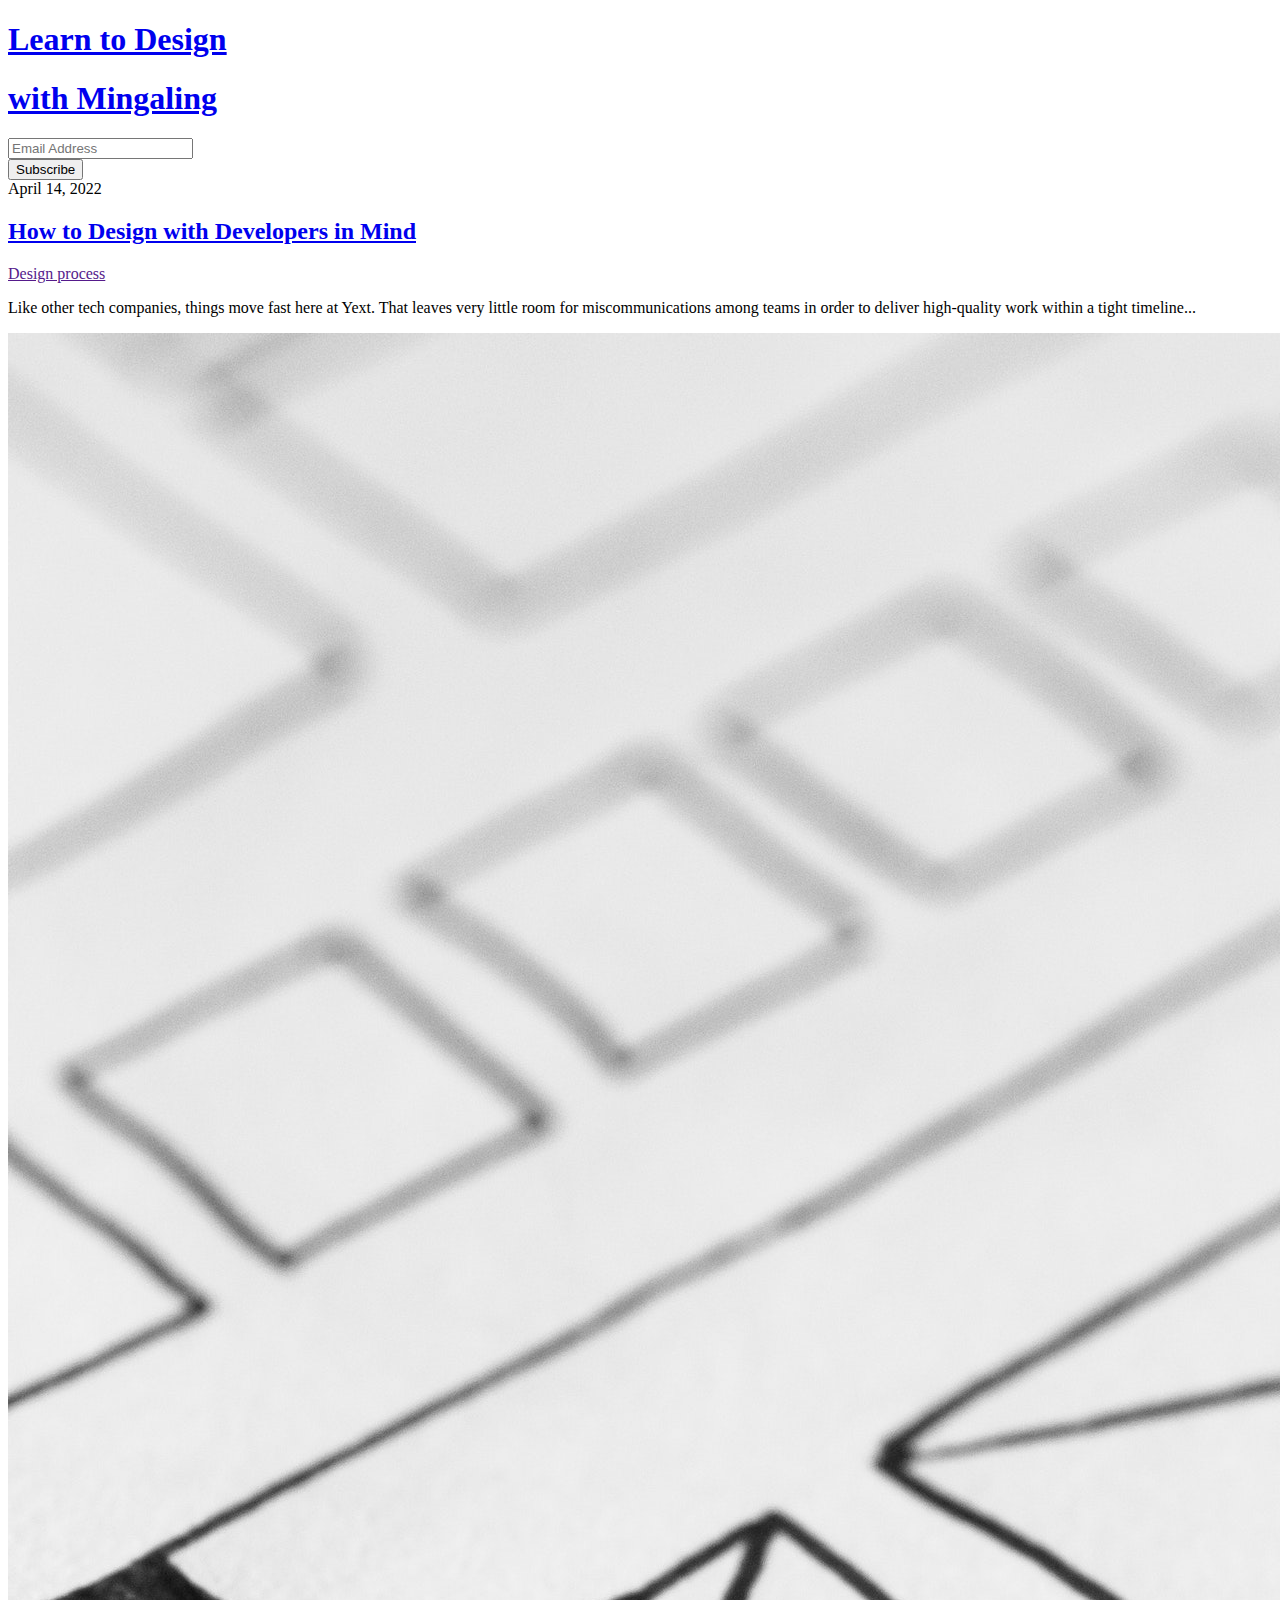
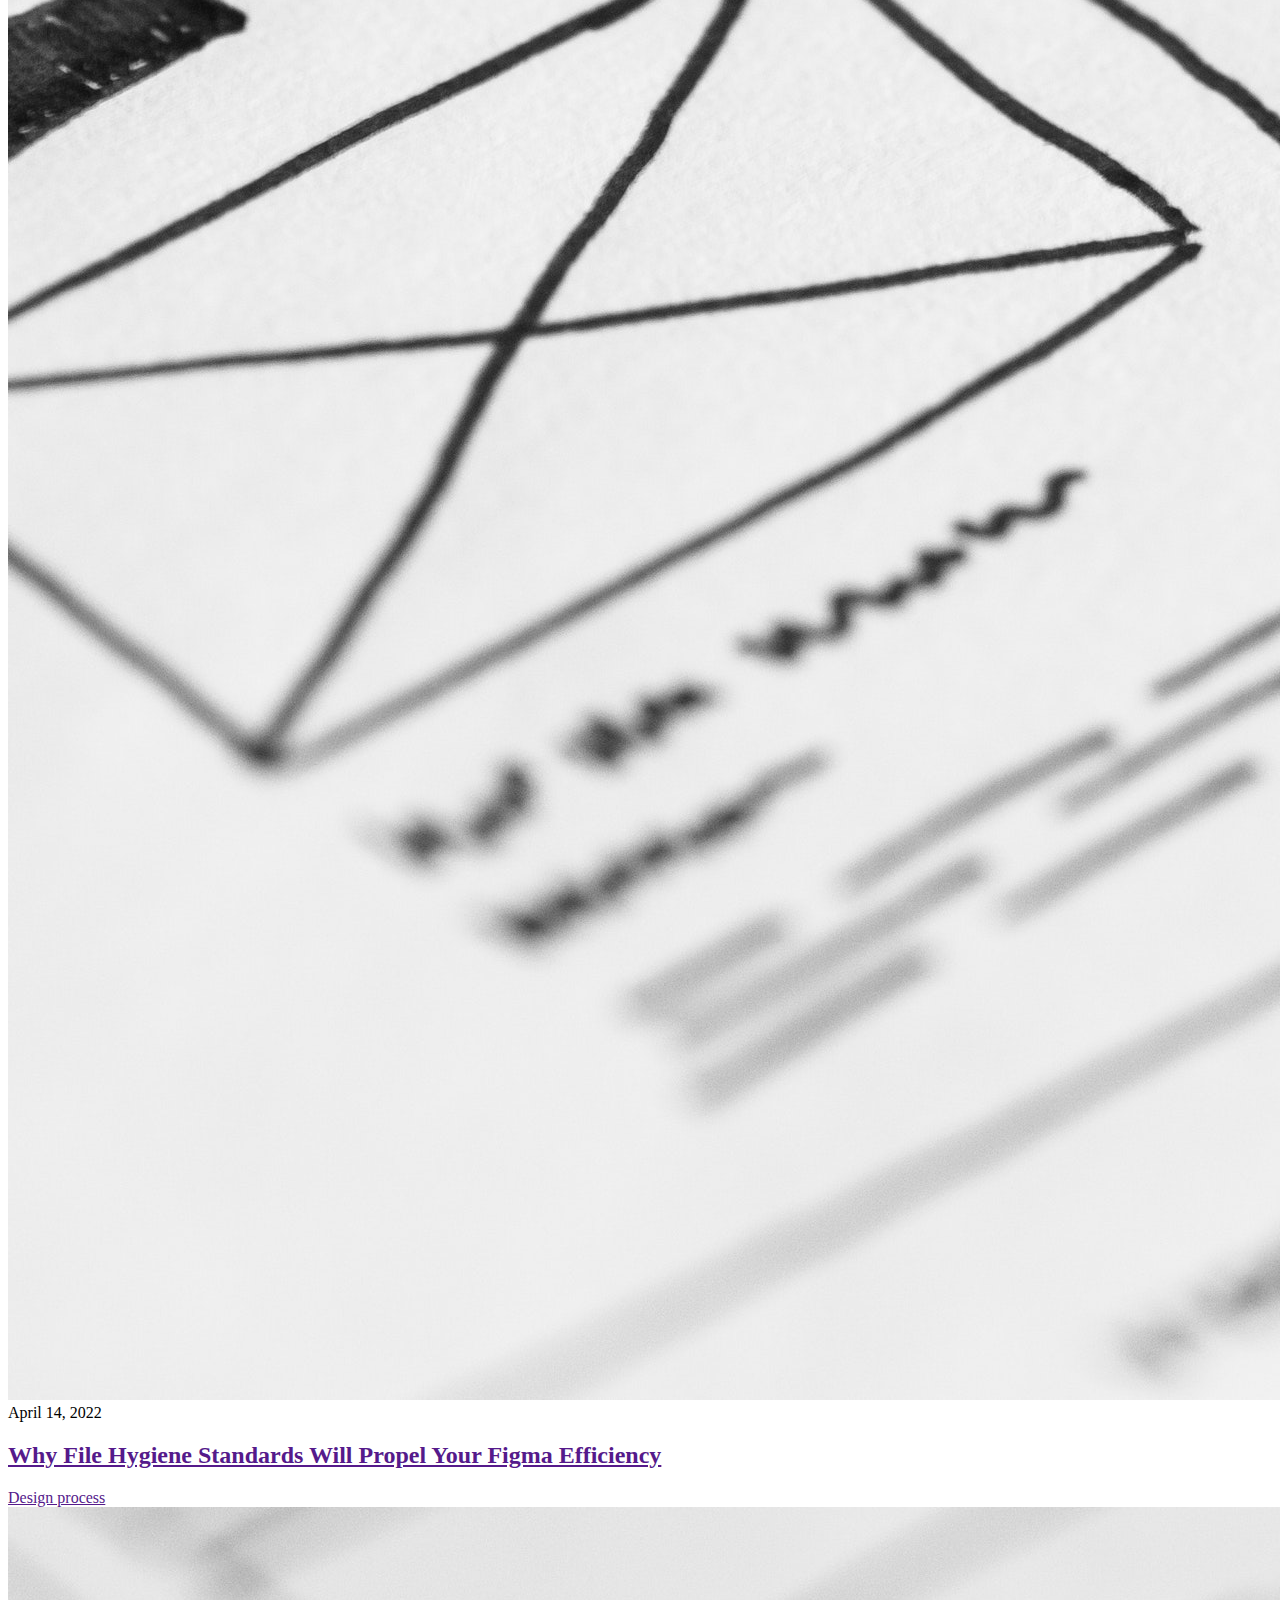
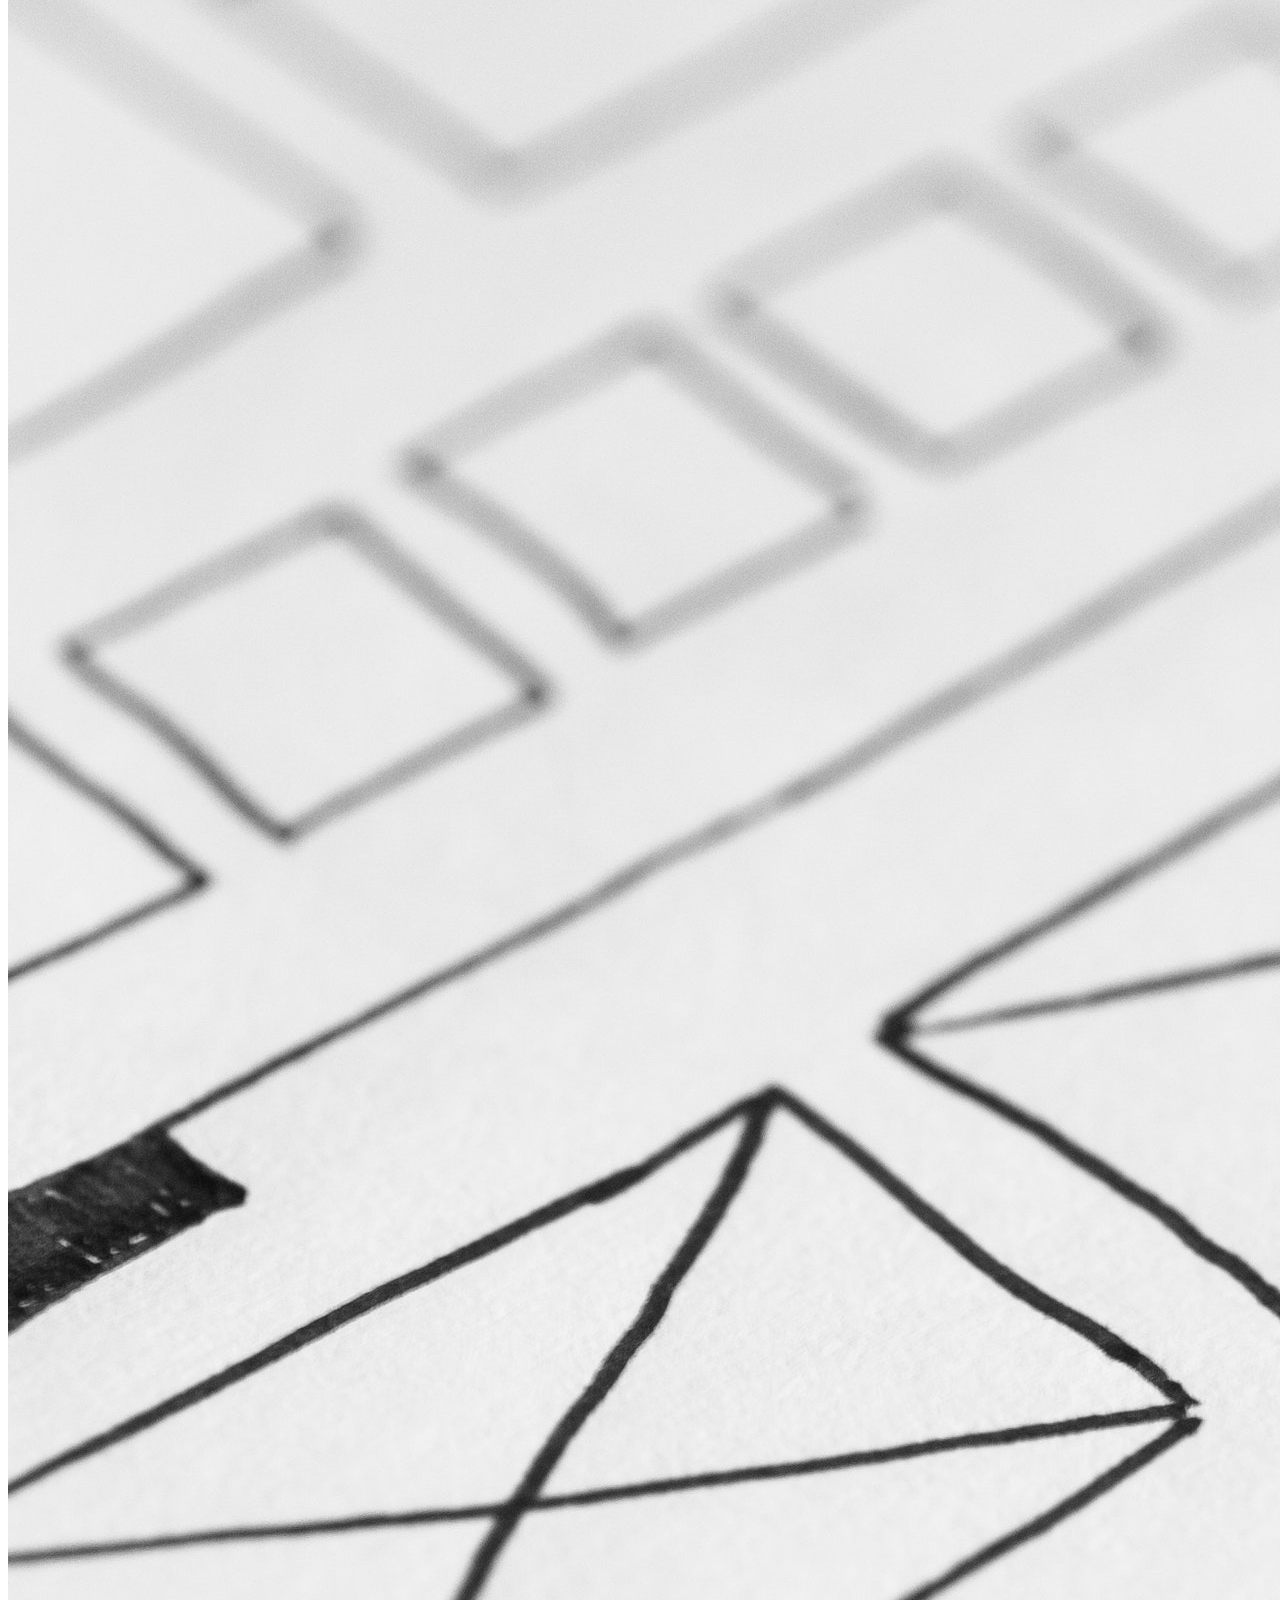
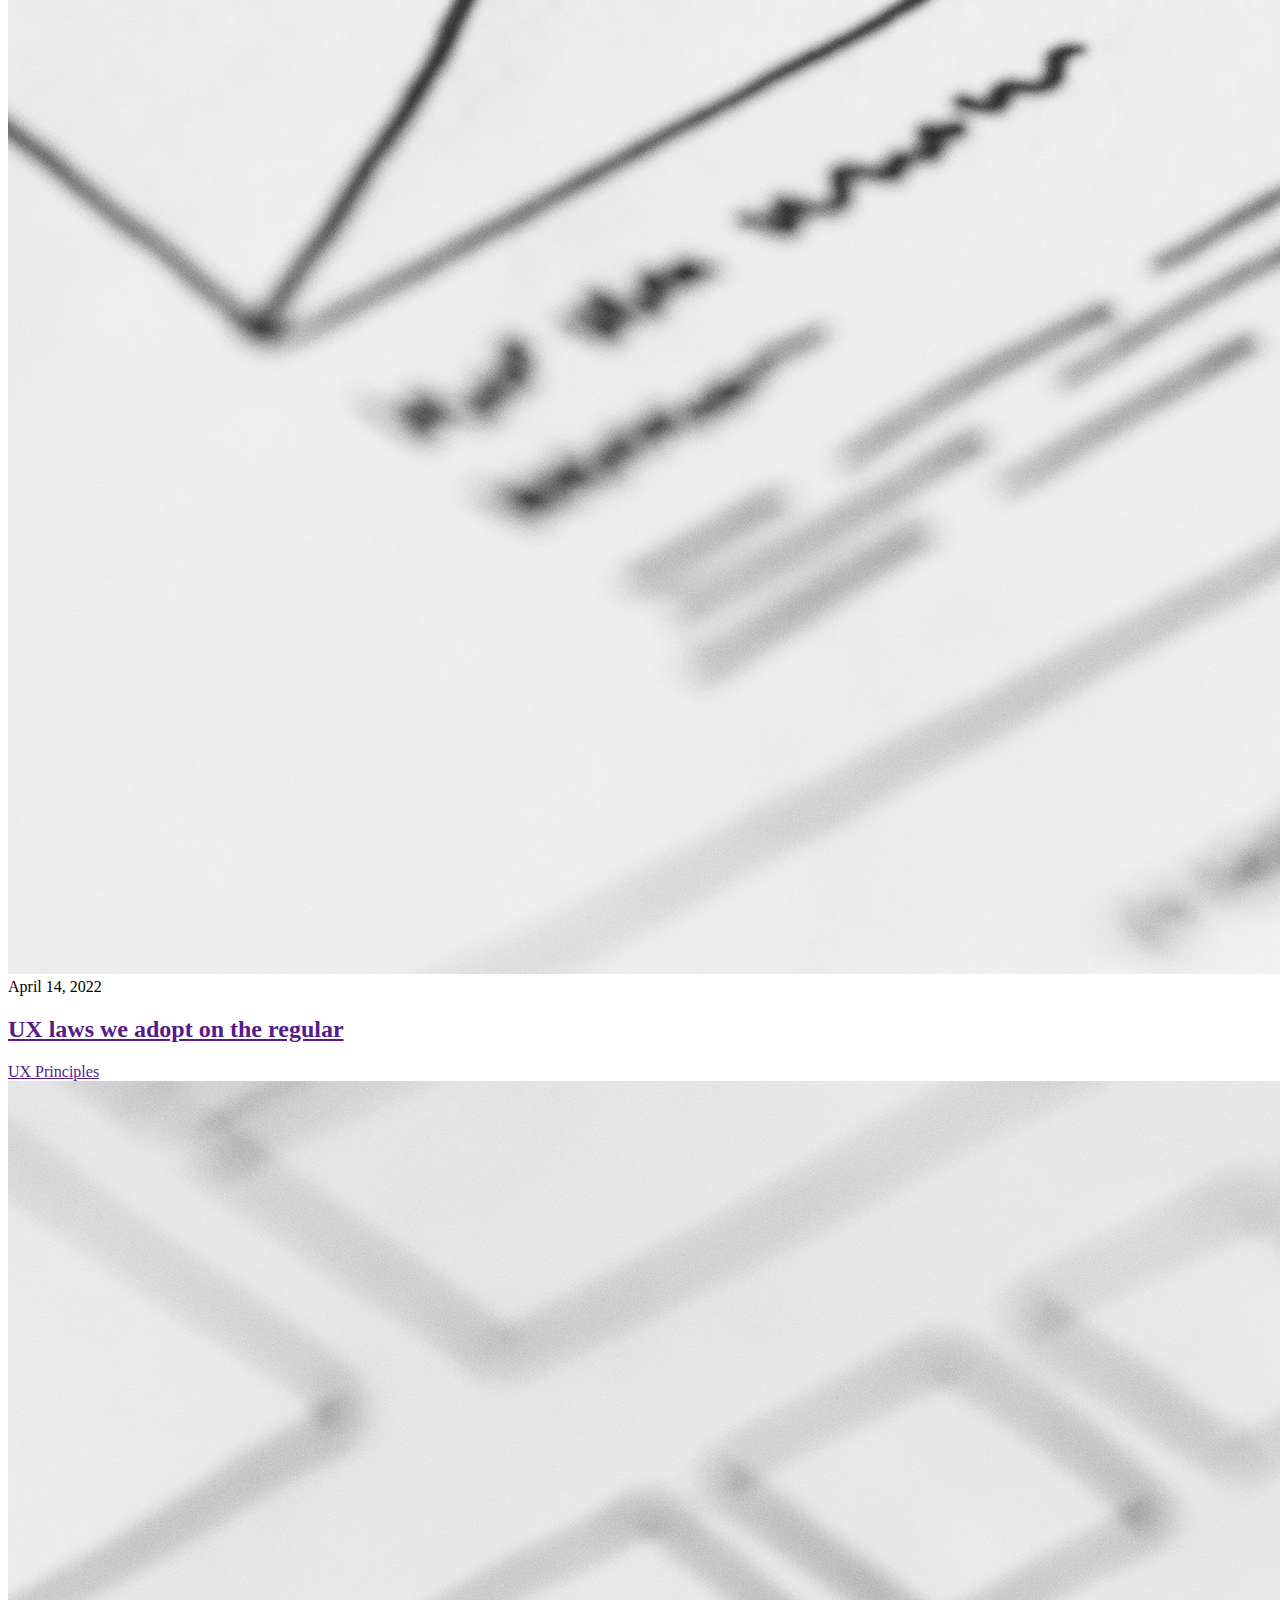
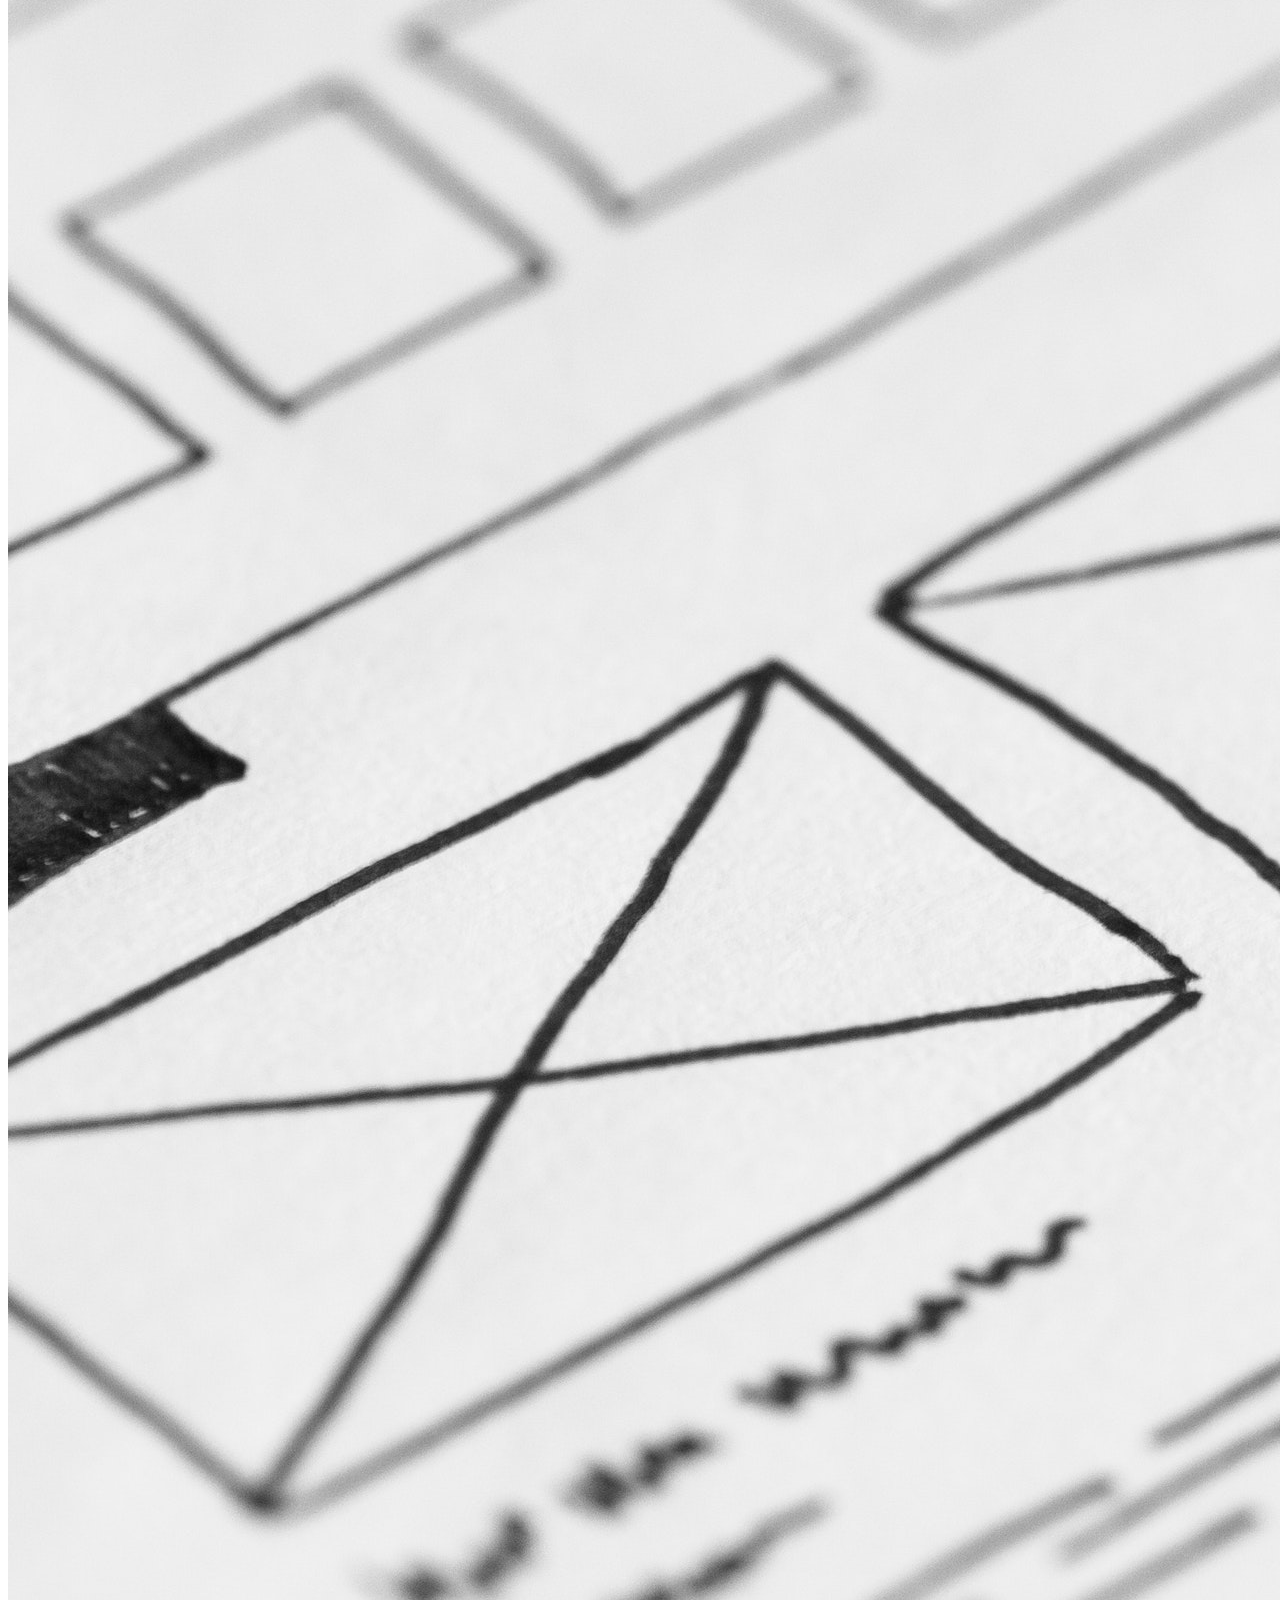
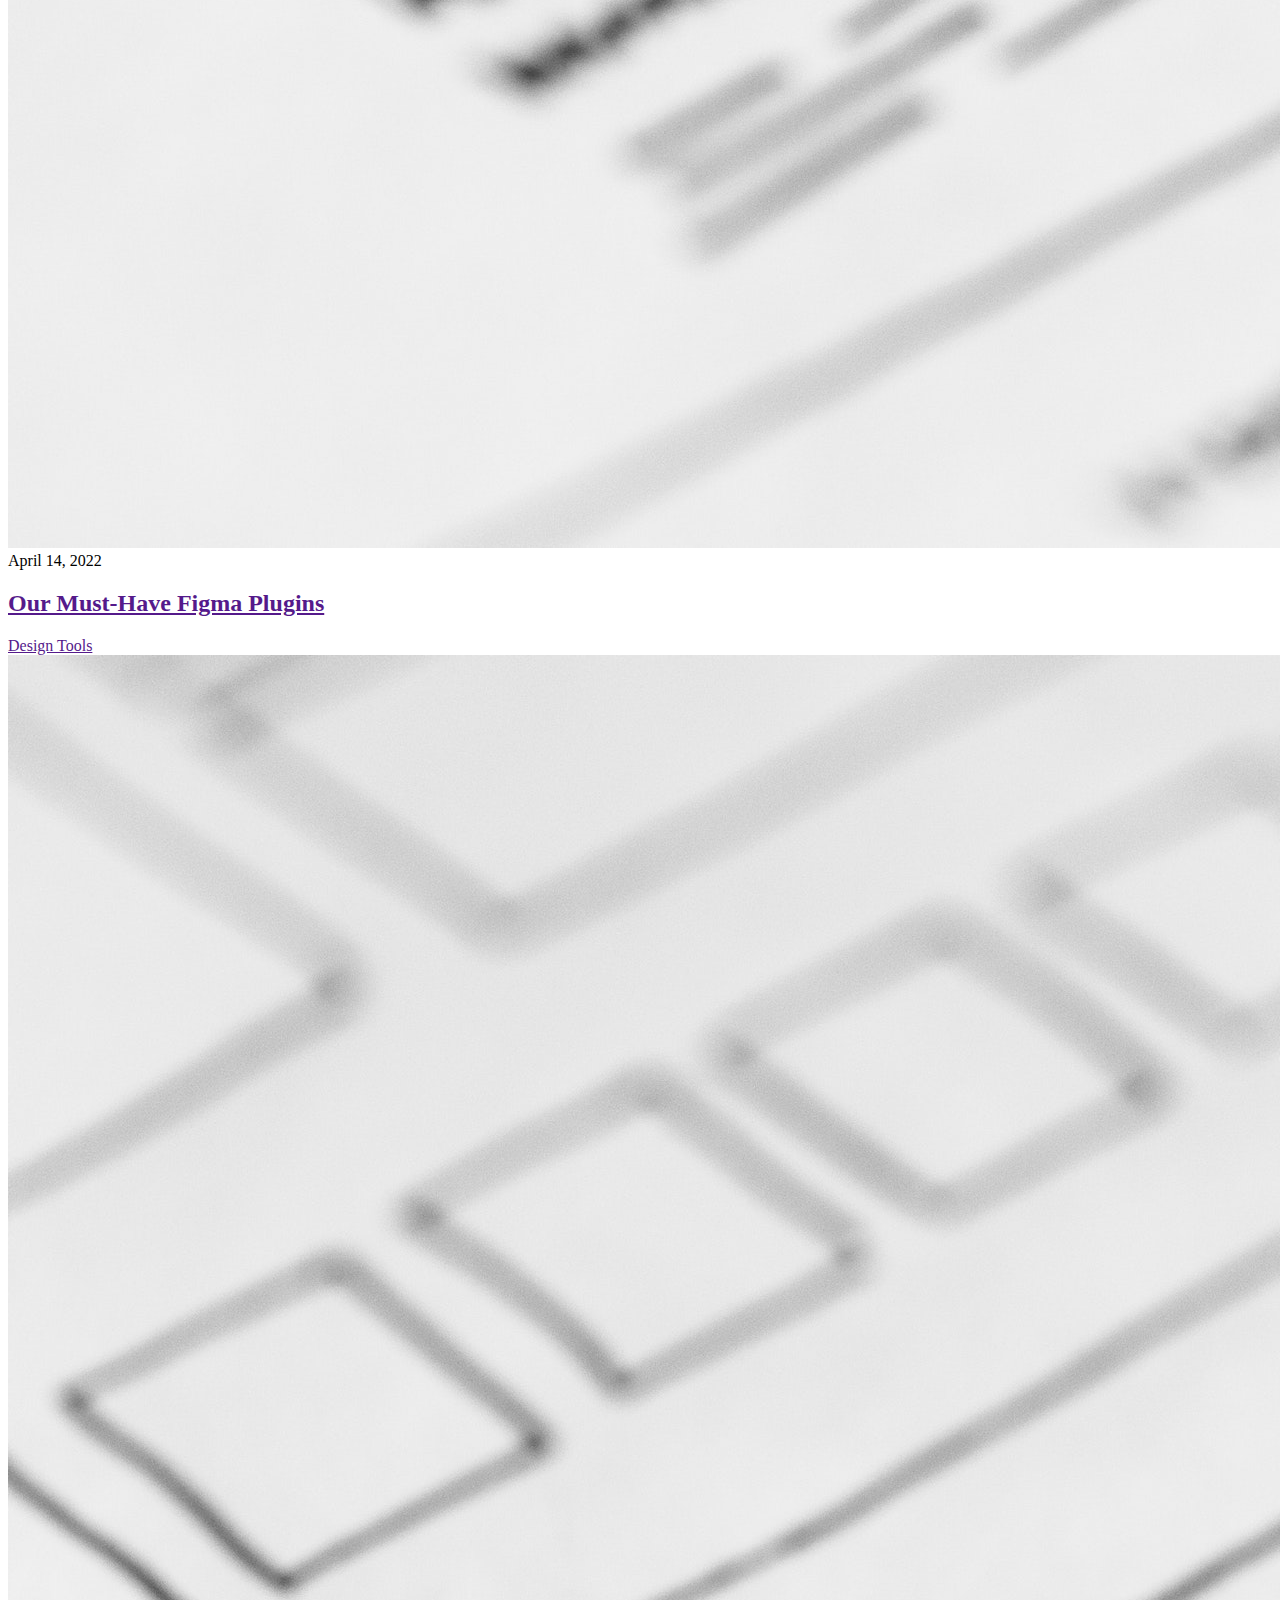
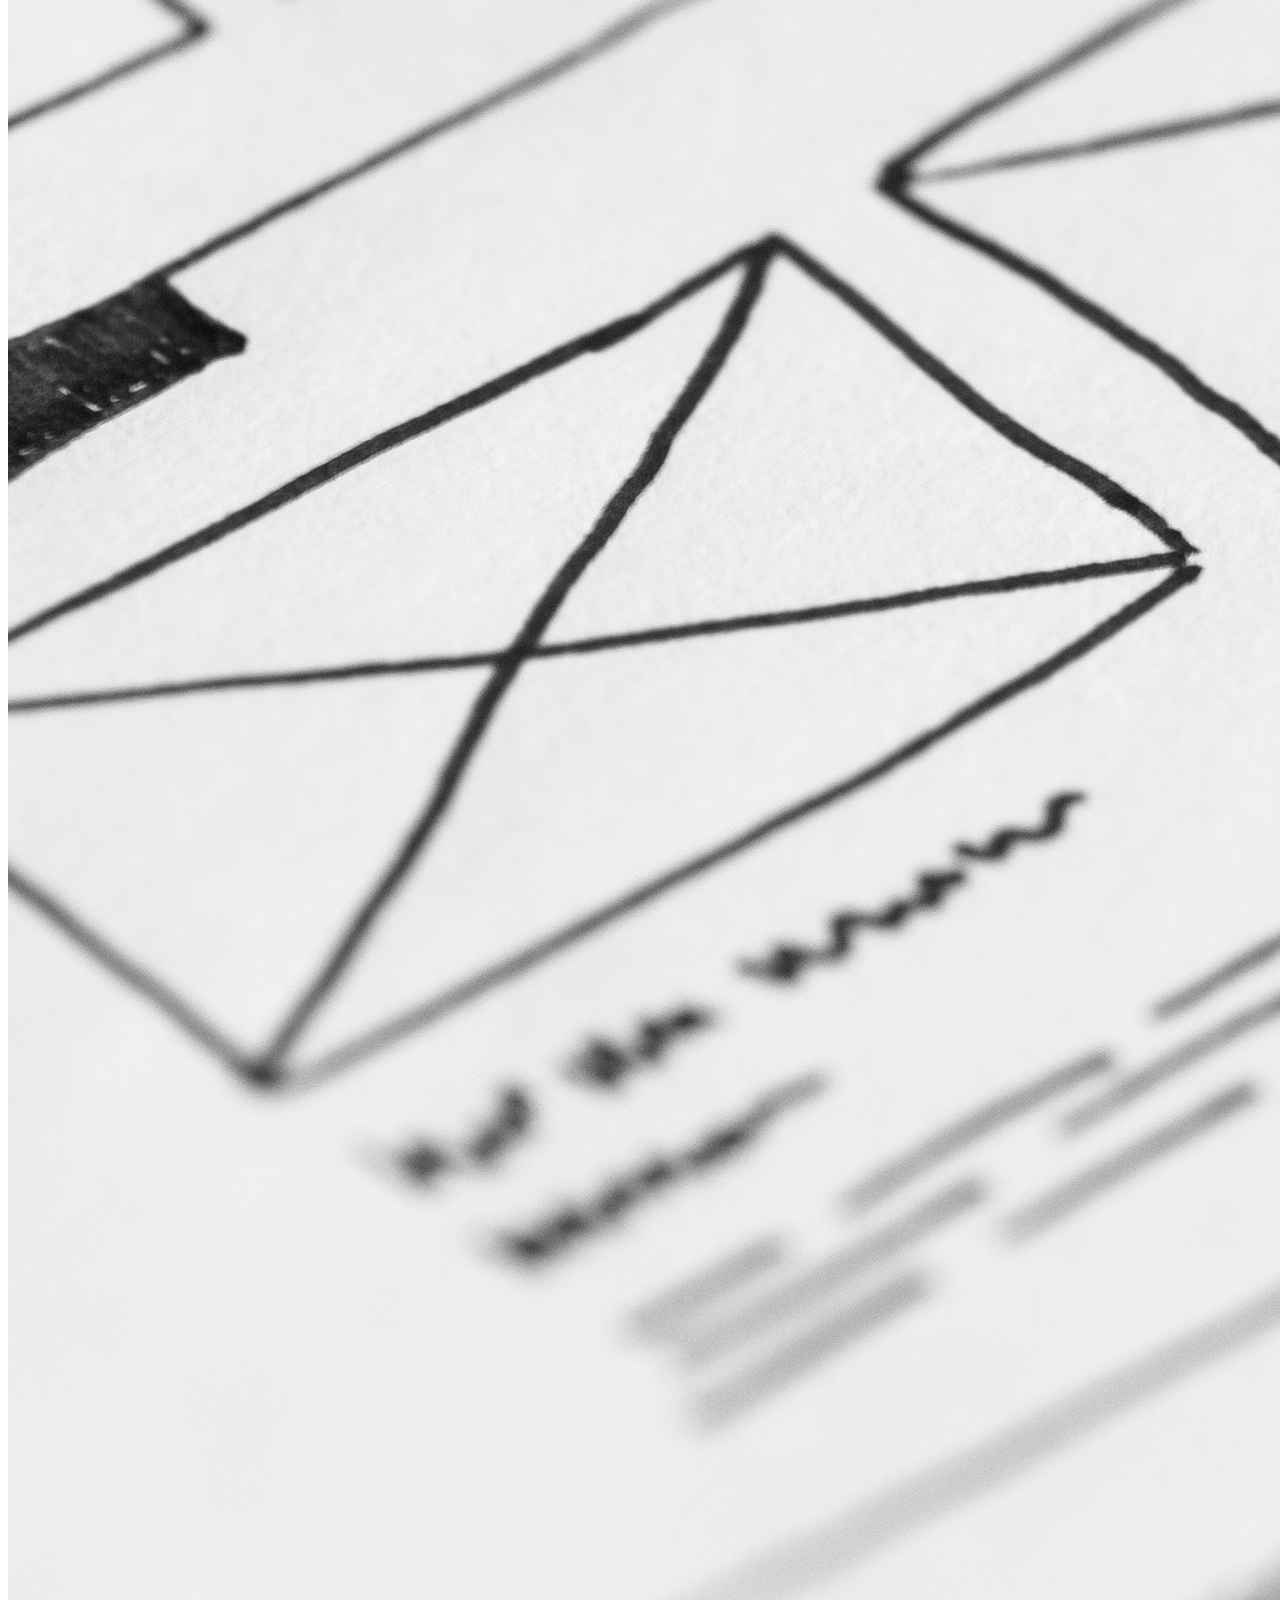
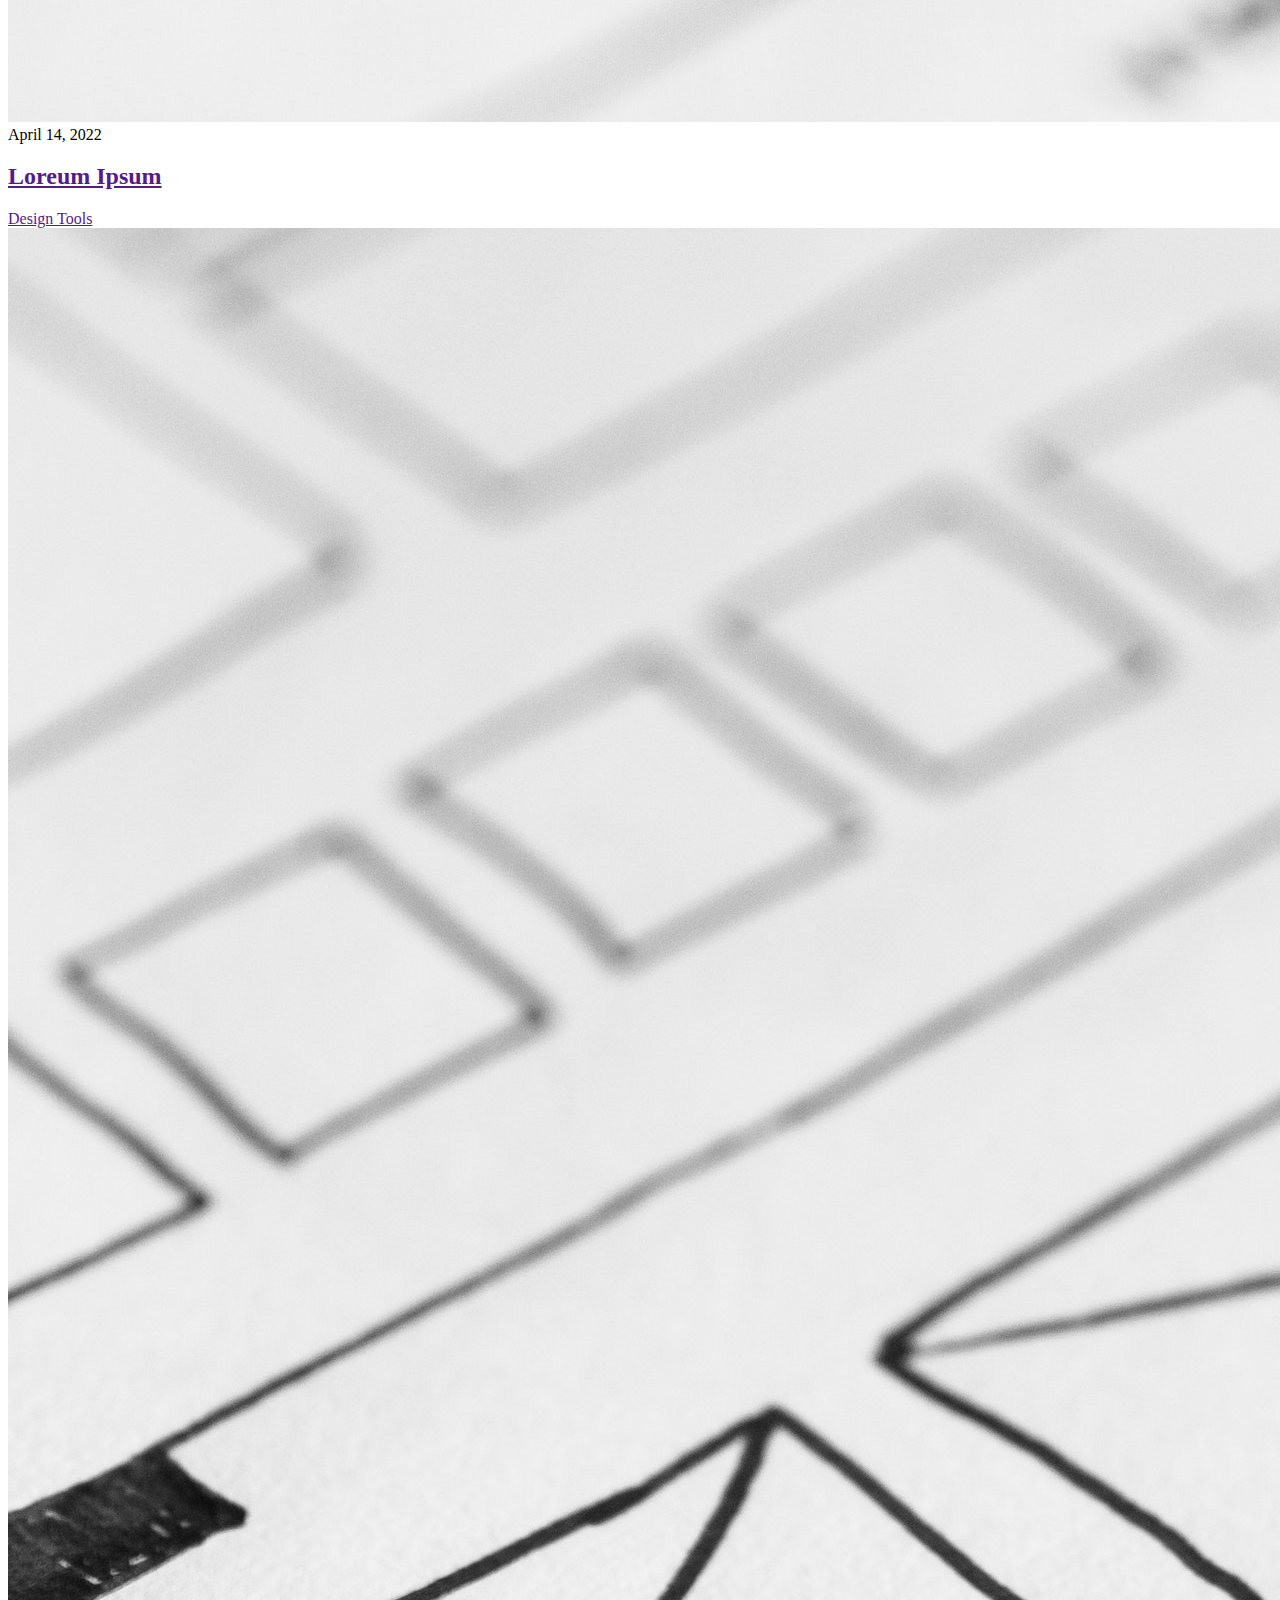
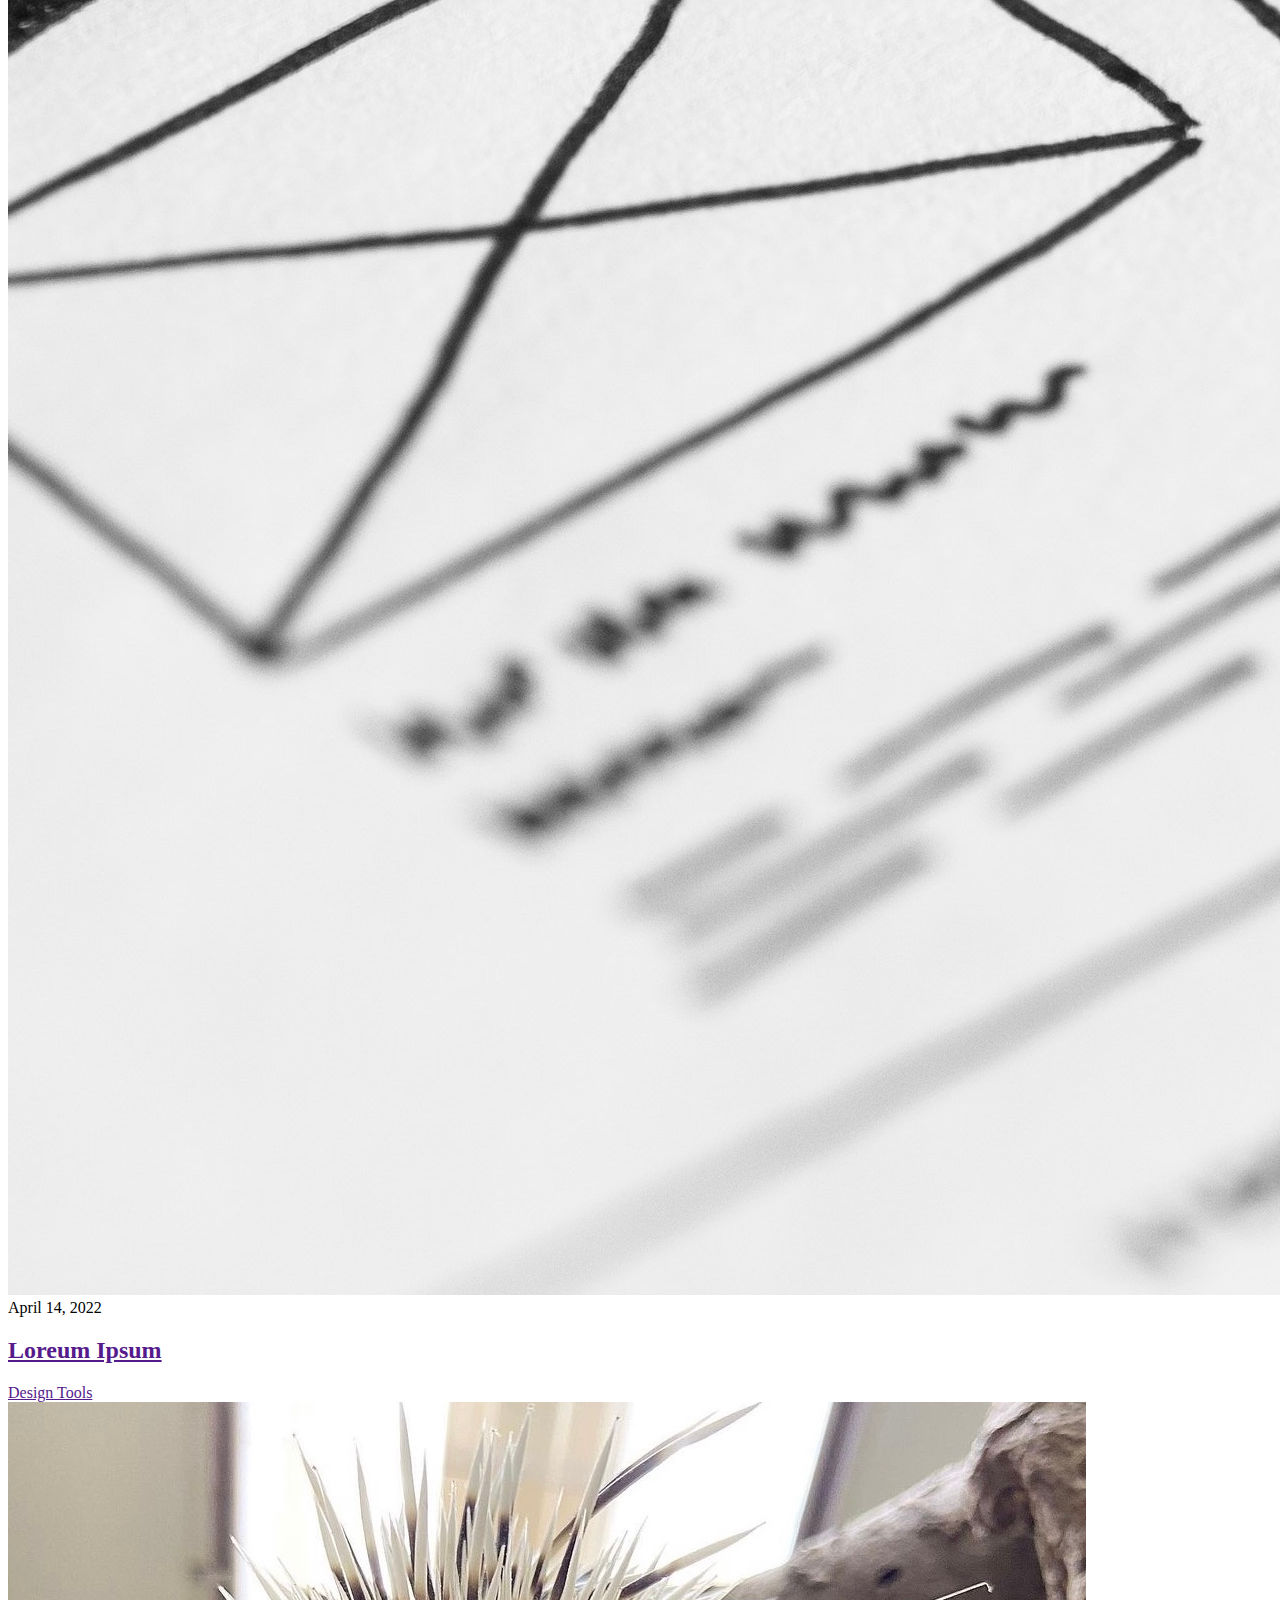
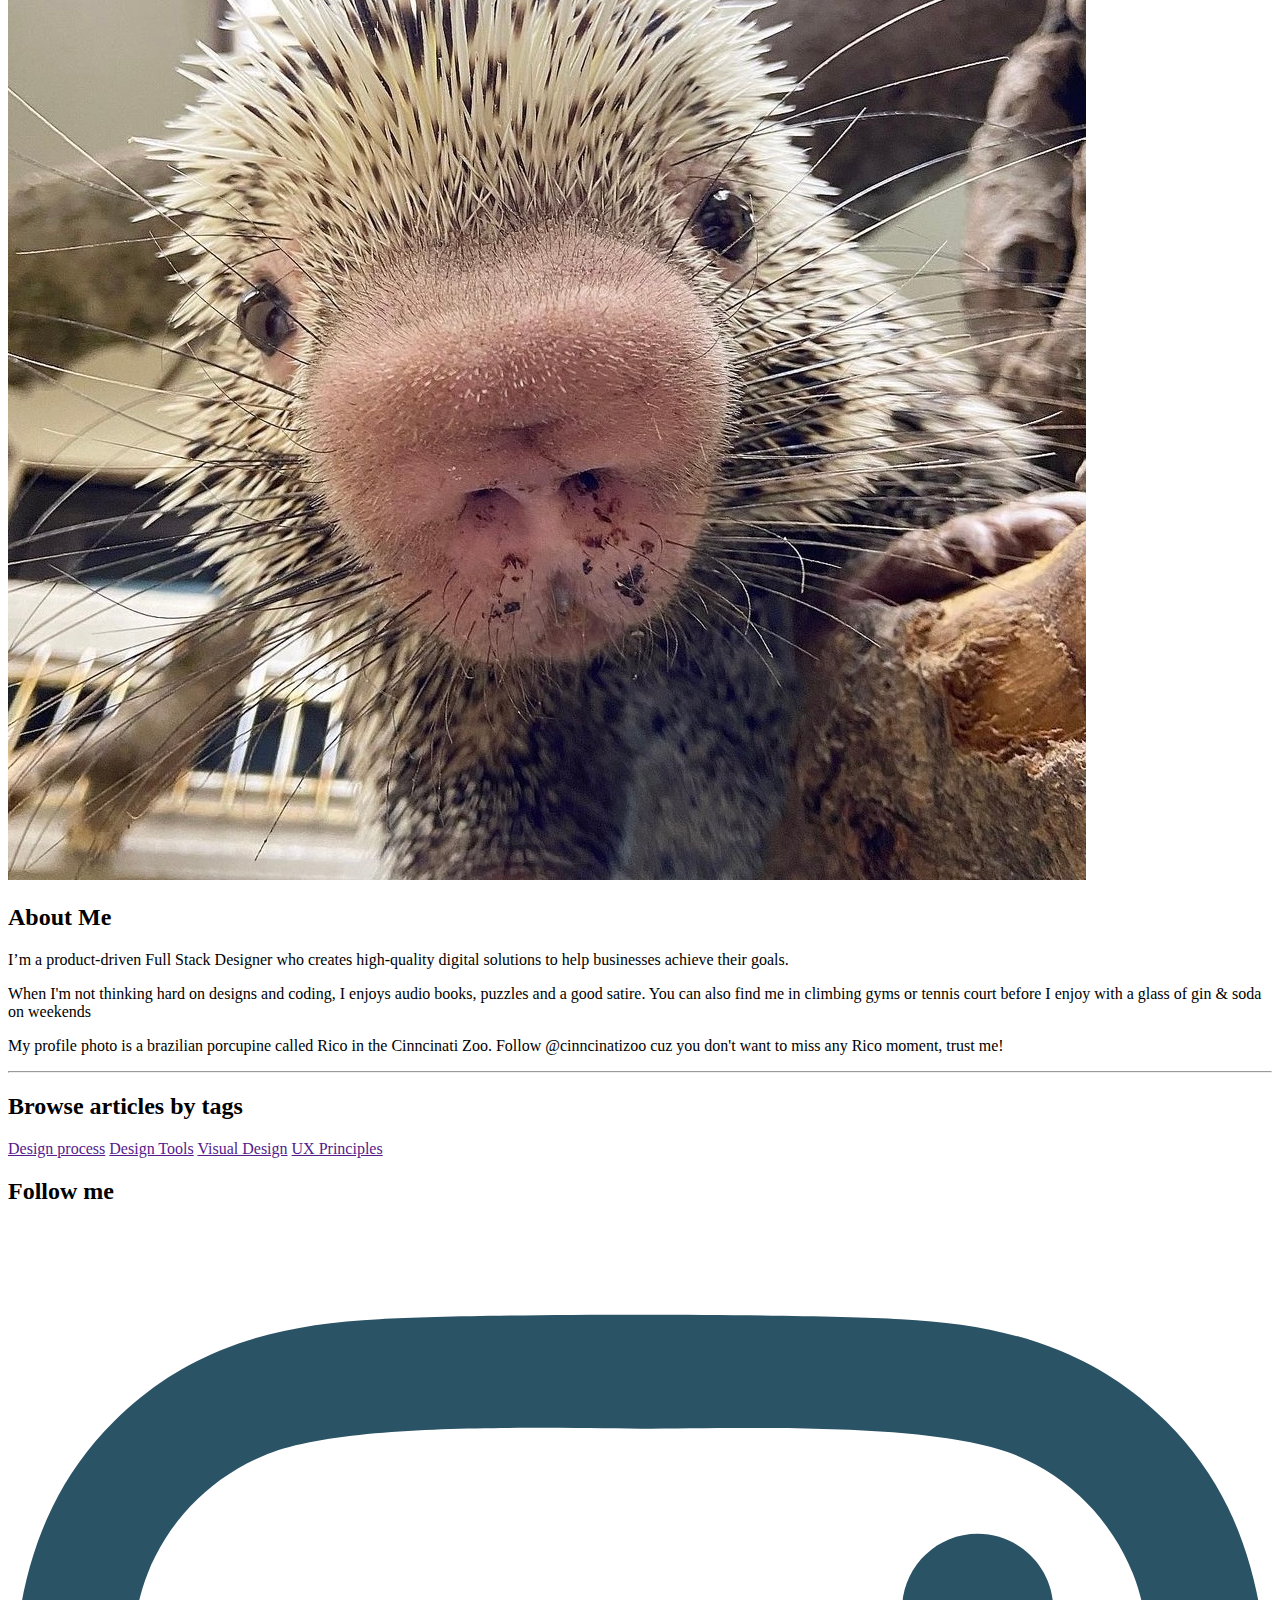
==== index.html @ fcfaaca3 "fix index.css name in html files" ====
<!DOCTYPE html>
<html lang="en"></html>
<html>
    <head>
        <title>Ming's UI/UX Blog Site</title>
        <meta name="viewport" content="width=device-width, initial-scale=1">
        <meta name="description" content="A blog that focuses on topics about UI/UX Design">
        <link rel="Stylesheet" href="./css/index.css">
        <link rel="preconnect" href="https://fonts.googleapis.com">
        <link rel="preconnect" href="https://fonts.gstatic.com" crossorigin>
        <link href="https://fonts.googleapis.com/css2?family=DM+Serif+Display&family=Quicksand:wght@300;600&display=swap" rel="stylesheet">
    </head>
    <body>
        <!-- Header -->
        <Header class="header-container container">
            <a href="index.html" class="heading-wrapper">
            
                    <h1 id="logo" class="head">Learn to Design</h1>
                    <h1 class="head">with Mingaling</h1>
      
            </a>
            <div class="signup-wrapper">
                <div class="signup-input-field">
                    <input class="input-field" placeholder="Email Address"  type="email" aria-label="Email input field">
                    <div class="button-wrapper">
                        <input class="primary-button" type="button" value="Subscribe" aria-label="Subscribe to news letter">
                    </div>
                </div>
            </div>
        </Header>

        <!-- Blog Cards Scroll -->
        <div class="container layout-set-up">
            <div class="main-content">
                <div class="blog-card blog-headline">
                    <div class="blog-card-image-headline"></div>
                    <div class="blog-content-wrapper">
                        <div class="brow">April 14, 2022</div>
                        <h2 class="sub">
                            <a href="./blog.html">How to Design with Developers in Mind</a>
                        </h2>
                        <div class="blog-tag-wrapper">
                            <a href="" class="tag">Design process</a>
                        </div>
                        <p class="font-small">Like other tech companies, things move fast here at Yext. That leaves very little room for miscommunications among teams in order to deliver high-quality work within a tight timeline...</p>
                    </div>
                </div>
                <div class="blog-card">
                    <img src="./img/blog-image-1.jpg" class="blog-card-image">
                    <div class="blog-content-wrapper">
                        <div class="brow">April 14, 2022</div>
                        <h2 class="sub">
                            <a href="">Why File Hygiene Standards Will Propel Your Figma Efficiency</a>
                        </h2>
                        <div class="blog-tag-wrapper">
                            <a href="" class="tag">Design process</a>
                        </div>
                    </div>
                    
                </div>
                <div class="blog-card">
                    <img src="./img/blog-image-1.jpg" class="blog-card-image">
                    <div class="blog-content-wrapper">
                        <div class="brow">April 14, 2022</div>
                        <h2 class="sub">
                            <a href="">UX laws we adopt on the regular</a>
                        </h2>
                        <div class="blog-tag-wrapper">
                            <a href="" class="tag">UX Principles</a>
                        </div>
                    </div>
                </div>
                <div class="blog-card">
                    <img src="./img/blog-image-1.jpg" class="blog-card-image">
                    <div class="blog-content-wrapper">
                        <div class="brow">April 14, 2022</div>
                        <h2 class="sub">
                            <a href="">Our Must-Have Figma Plugins</a>
                        </h2>
                        <div class="blog-tag-wrapper">
                            <a href="" class="tag">Design Tools</a>
                        </div>
                    </div>
                </div>
                <div class="blog-card">
                    <img src="./img/blog-image-1.jpg" class="blog-card-image">
                    <div class="blog-content-wrapper">
                        <div class="brow">April 14, 2022</div>
                        <h2 class="sub">
                            <a href="">Loreum Ipsum</a>
                        </h2>
                        <div class="blog-tag-wrapper">
                            <a href="" class="tag">Design Tools</a>
                        </div>
                    </div>
                </div>
                <div class="blog-card">
                    <img src="./img/blog-image-1.jpg" class="blog-card-image">
                    <div class="blog-content-wrapper">
                        <div class="brow">April 14, 2022</div>
                        <h2 class="sub">
                            <a href="">Loreum Ipsum</a>
                        </h2>
                        <div class="blog-tag-wrapper">
                            <a href="" class="tag">Design Tools</a>
                        </div>
                    </div>
                </div>
            </div>
            <div class="side-bar">
                <div class="author-bio">
                    <img src="./img/profile-image.jpg" class="profile-image">
                    <h2 class="flag">About Me</h2>
                    <p class="font-small">I’m a product-driven Full Stack Designer who creates high-quality digital solutions to help businesses achieve their goals.</p> 
                    <p class="font-small">When I'm not thinking hard on designs and coding, I enjoys audio books, puzzles and a good satire. You can also find me in climbing gyms or tennis court before I enjoy with a glass of gin & soda on weekends</p>
                    <p class="font-small">My profile photo is a brazilian porcupine called Rico in the Cinncinati Zoo. Follow @cinncinatizoo cuz you don't want to miss any Rico moment, trust me!</p>
                </div>
                <hr class="divider">
                <div class="blog-tags">
                    <h2 class="flag">Browse articles by tags</h2>
                        <div class="blog-tag-wrapper">
                            <a href="" class="tag">Design process</a>
                            <a href="" class="tag">Design Tools</a>
                            <a href="" class="tag">Visual Design</a>  
                            <a href="" class="tag">UX Principles</a>  
                    </div>
                </div>
            </div>
        </div>
    
        <!-- Footer -->
        <footer class="footer-container container">
            <div class="social-link-wrapper">
                <h2 class="sub">Follow me</h2>
                <a class="social-link" href="">
                    <img src="./img/instagram.svg" class="social-link-icon" alt="Instagram">
                </a>
                <a class="social-link" href="">
                    <img src="./img/linkedin.svg" class="social-link-icon" alt="LinkedIn">
                </a>
            </div>
            <div class="signup-wrapper">
                <h2 class="flag">Subscribe to my newsletter</h2>
                <div class="signup-input-field">
                    <input class="input-field" placeholder="Email Address"  type="email" aria-label="Email input field">
                    <div class="button-wrapper">
                        <input class="primary-inverse-button" type="button" value="Subscribe" placeholder="Email Address" aria-label="Subscribe to news letter">
                    </div>
                </div>
            </div>
        </footer>
    </body>
</html>
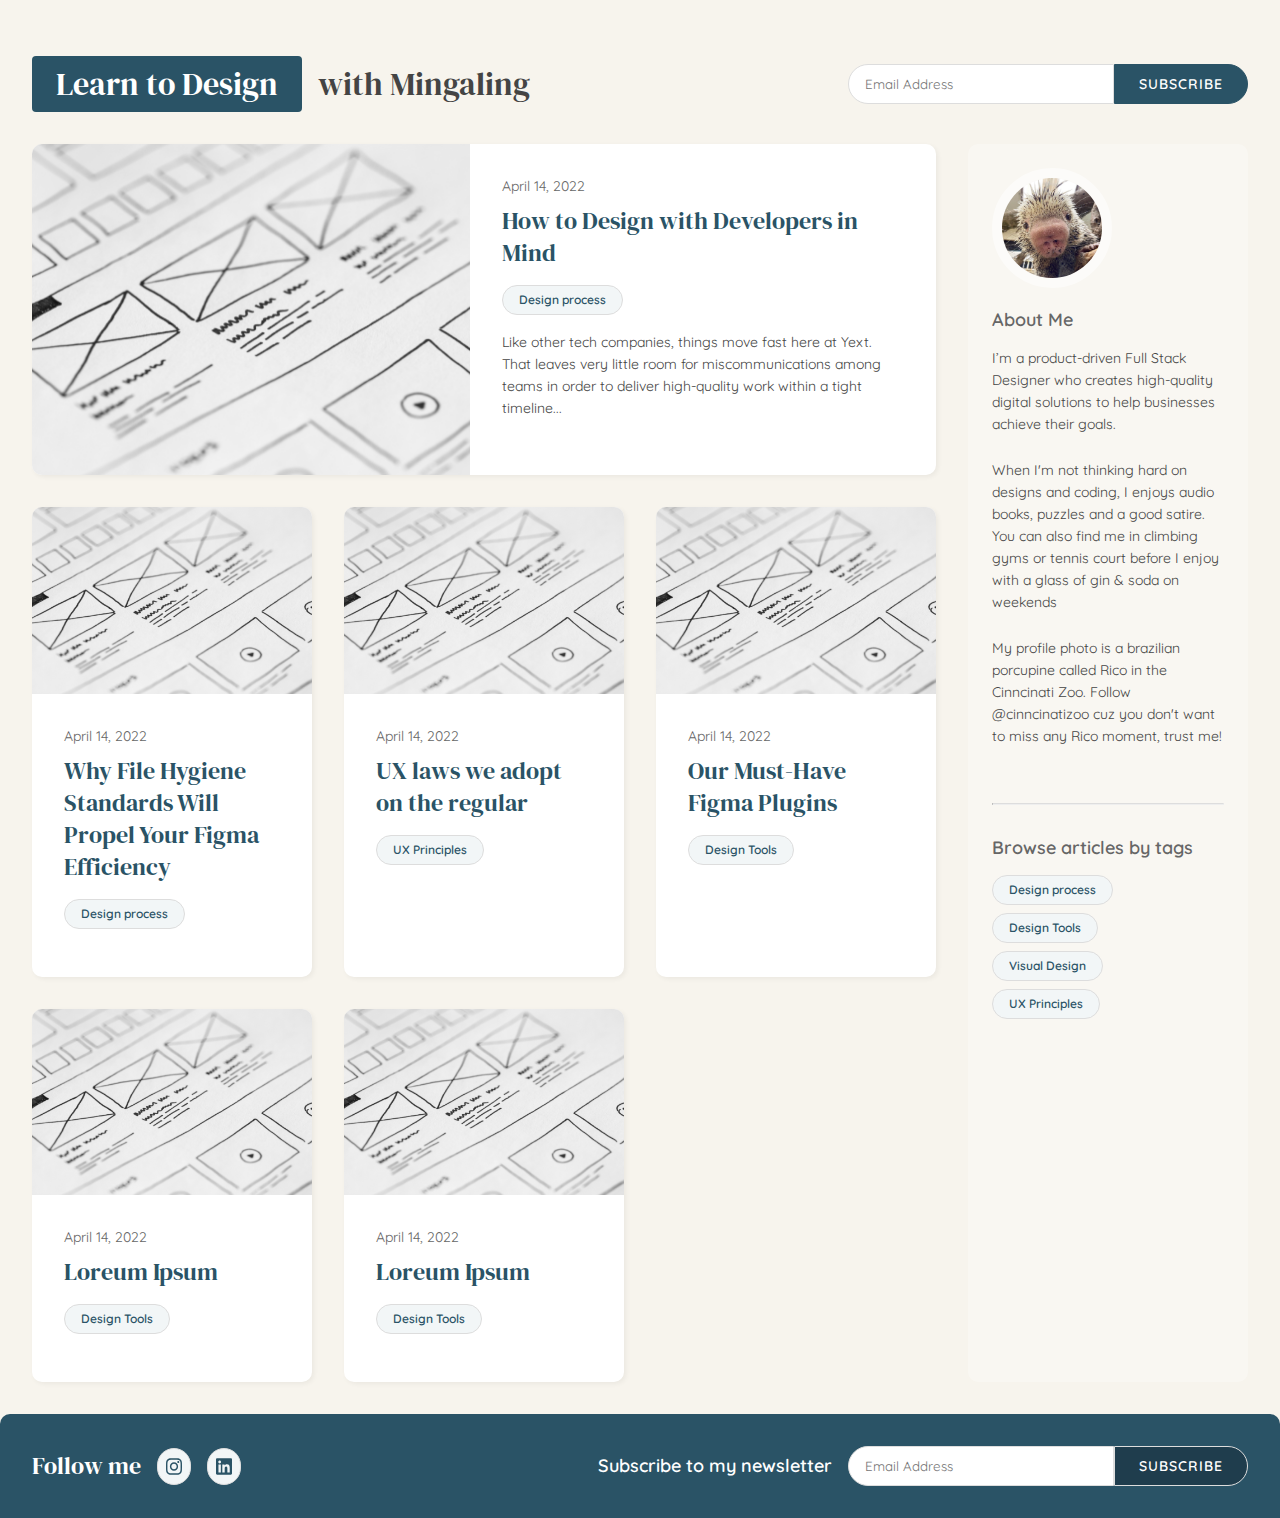
==== commit afa3c4f2: "Rename files" ====
--- a/index.html
+++ b/index.html
@@ -5,7 +5,7 @@
         <title>Ming's UI/UX Blog Site</title>
         <meta name="viewport" content="width=device-width, initial-scale=1">
         <meta name="description" content="A blog that focuses on topics about UI/UX Design">
-        <link rel="Stylesheet" href="./css/index.css">
+        <link rel="stylesheet" type="text/css" href="styles/index.css">
         <link rel="preconnect" href="https://fonts.googleapis.com">
         <link rel="preconnect" href="https://fonts.gstatic.com" crossorigin>
         <link href="https://fonts.googleapis.com/css2?family=DM+Serif+Display&family=Quicksand:wght@300;600&display=swap" rel="stylesheet">
--- a/styles/index.css
+++ b/styles/index.css
@@ -0,0 +1,109 @@
+@import "./styleguide.css";
+@import "./header.css";
+@import "./footer.css";
+@import "./blog.css";
+@import "./main-content.css";
+@import "./side-bar.css";
+@import "./sign-up.css";
+
+
+.layout-set-up {
+    display: flex;
+    flex-direction: column;
+    gap: 16px
+}
+
+
+.main-content {
+    display: flex;
+    flex-direction: column;
+    gap: 16px
+}
+
+
+.side-bar {
+    display: flex;
+    flex-direction: column;
+    padding:24px;
+    background-color: rgb(255,255,255,.3);
+    border-radius: 10px;
+}
+
+
+@media screen and (min-width: 600px) and (max-width: 768px) {
+
+    .main-content {
+        display: grid;
+        grid-template: auto / repeat(2, 1fr);
+        grid-gap: 16px;
+    }
+
+    .side-bar {
+        padding:56px 88px;
+    }
+
+}
+
+
+@media screen and (min-width: 768px) and (max-width: 992px) {
+
+    .main-content {
+        display: grid;
+        grid-template: auto / repeat(3, 1fr);
+        grid-gap: 16px;
+    }
+
+
+    .side-bar {
+        padding:56px 88px;
+    }
+}
+
+
+@media screen and (min-width: 992px) and (max-width: 1200px) {
+
+    .layout-set-up {
+        display: grid;
+        grid-template: auto / repeat(12, 1fr);
+        grid-gap: 16px;
+    }
+
+
+    .main-content {
+        grid-column: 1 / 10;
+        display: grid;
+        grid-template: auto / repeat(2, 1fr);
+        grid-gap: 16px;
+    }
+
+
+    .side-bar {
+        grid-column: 10 / 13;
+    }
+
+}
+
+
+@media screen and (min-width: 1200px) {
+
+    .layout-set-up {
+        display: grid;
+        grid-template: auto / repeat(12, 1fr);
+        grid-gap: 32px;
+    }
+
+
+    .main-content {
+        grid-column: 1 / 10;
+        display: grid;
+        grid-template: auto / repeat(3, 1fr);
+        grid-gap: 32px;
+    }
+
+
+    .side-bar {
+        grid-column: 10 / 13;
+    }
+
+}
+
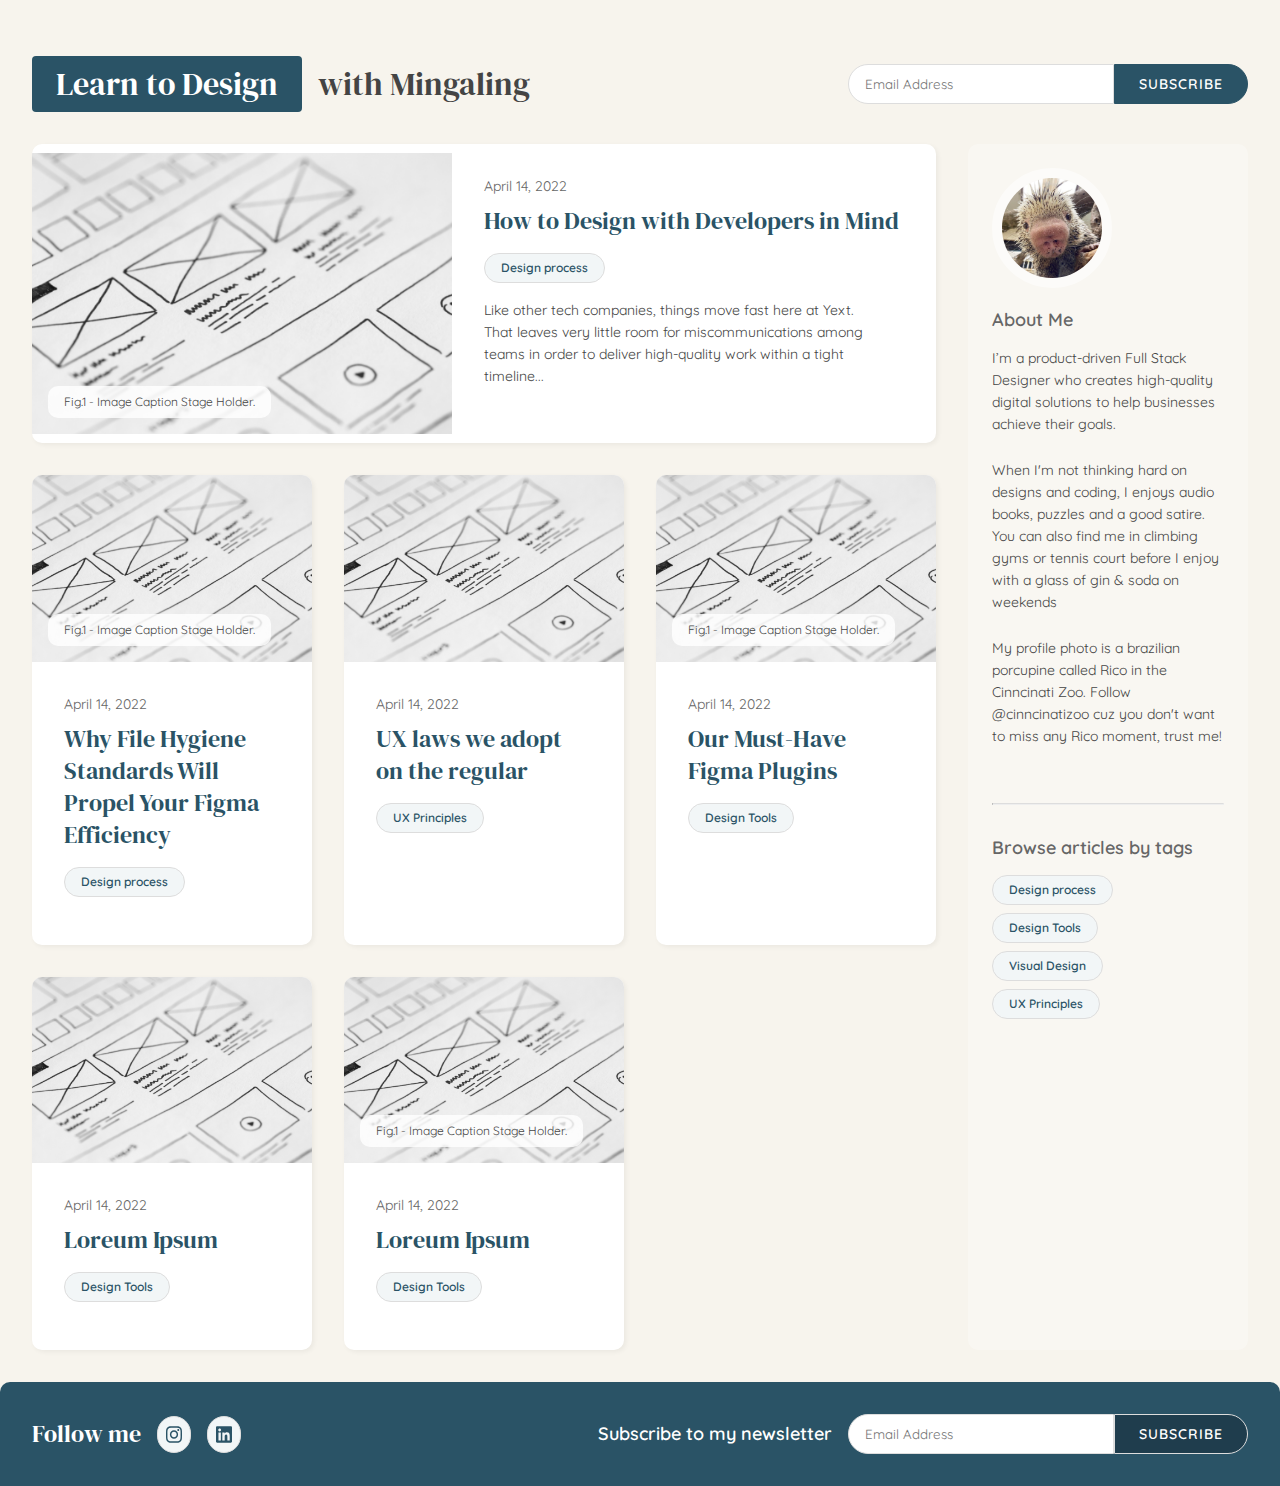
==== commit aff2c613: "Add <image caption>, <b>, <em>, <ul>, and <block quote> tags" ====
--- a/index.html
+++ b/index.html
@@ -33,8 +33,11 @@
         <div class="container layout-set-up">
             <div class="main-content">
                 <div class="blog-card blog-headline">
-                    <div class="blog-card-image-headline"></div>
-                    <div class="blog-content-wrapper">
+                    <div class="image-wrapper width-50">
+                        <img src="./img/blog-image-1.jpg" class="blog-card-image">
+                        <figcaption class="caption">Fig.1 - Image Caption Stage Holder.</figcaption>
+                    </div>
+                    <div class="blog-content-wrapper width-50">
                         <div class="brow">April 14, 2022</div>
                         <h2 class="sub">
                             <a href="./blog.html">How to Design with Developers in Mind</a>
@@ -46,7 +49,10 @@
                     </div>
                 </div>
                 <div class="blog-card">
-                    <img src="./img/blog-image-1.jpg" class="blog-card-image">
+                    <div class="image-wrapper">
+                        <img src="./img/blog-image-1.jpg" class="blog-card-image">
+                        <figcaption class="caption">Fig.1 - Image Caption Stage Holder.</figcaption>
+                    </div>
                     <div class="blog-content-wrapper">
                         <div class="brow">April 14, 2022</div>
                         <h2 class="sub">
@@ -71,7 +77,10 @@
                     </div>
                 </div>
                 <div class="blog-card">
-                    <img src="./img/blog-image-1.jpg" class="blog-card-image">
+                    <div class="image-wrapper">
+                        <img src="./img/blog-image-1.jpg" class="blog-card-image">
+                        <figcaption class="caption">Fig.1 - Image Caption Stage Holder.</figcaption>
+                    </div>
                     <div class="blog-content-wrapper">
                         <div class="brow">April 14, 2022</div>
                         <h2 class="sub">
@@ -95,7 +104,10 @@
                     </div>
                 </div>
                 <div class="blog-card">
-                    <img src="./img/blog-image-1.jpg" class="blog-card-image">
+                    <div class="image-wrapper">
+                        <img src="./img/blog-image-1.jpg" class="blog-card-image">
+                        <figcaption class="caption">Fig.1 - Image Caption Stage Holder.</figcaption>
+                    </div>
                     <div class="blog-content-wrapper">
                         <div class="brow">April 14, 2022</div>
                         <h2 class="sub">
--- a/styles/index.css
+++ b/styles/index.css
@@ -1,10 +1,10 @@
-@import "./styleguide.css";
-@import "./header.css";
-@import "./footer.css";
-@import "./blog.css";
-@import "./main-content.css";
-@import "./side-bar.css";
-@import "./sign-up.css";
+@import './style-guide.css';
+@import './header.css';
+@import './footer.css';
+@import './blog.css';
+@import './main-content.css';
+@import './side-bar.css';
+@import './sign-up.css';
 
 
 .layout-set-up {
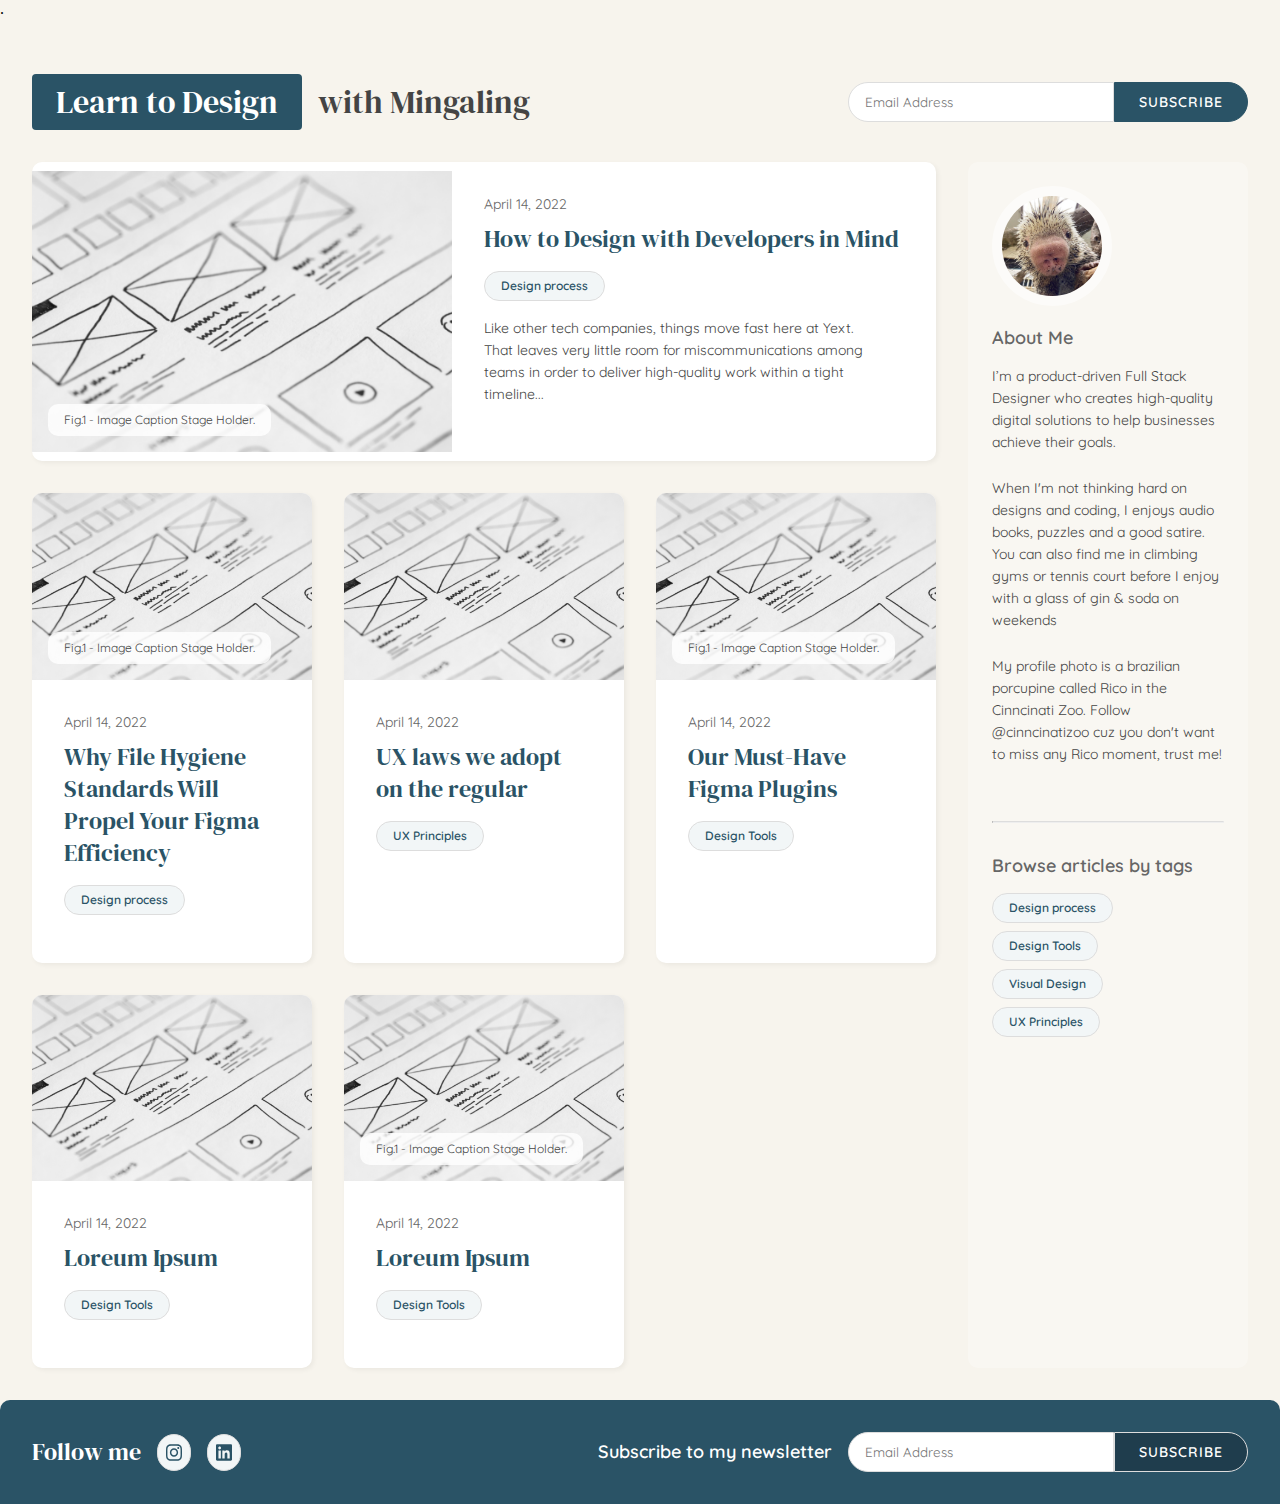
==== commit 3458140c: "Add <meta> tag and alt attribute to images" ====
--- a/index.html
+++ b/index.html
@@ -1,7 +1,7 @@
 <!DOCTYPE html>
-<html lang="en"></html>
-<html>
+<html lang="en">
     <head>
+        <meta charset="UTF-8">.
         <title>Ming's UI/UX Blog Site</title>
         <meta name="viewport" content="width=device-width, initial-scale=1">
         <meta name="description" content="A blog that focuses on topics about UI/UX Design">
@@ -34,7 +34,7 @@
             <div class="main-content">
                 <div class="blog-card blog-headline">
                     <div class="image-wrapper width-50">
-                        <img src="./img/blog-image-1.jpg" class="blog-card-image">
+                        <img src="./img/blog-image-1.jpg" class="blog-card-image" alt="image of blog post">
                         <figcaption class="caption">Fig.1 - Image Caption Stage Holder.</figcaption>
                     </div>
                     <div class="blog-content-wrapper width-50">
@@ -50,7 +50,7 @@
                 </div>
                 <div class="blog-card">
                     <div class="image-wrapper">
-                        <img src="./img/blog-image-1.jpg" class="blog-card-image">
+                        <img src="./img/blog-image-1.jpg" class="blog-card-image" alt="image of blog post">
                         <figcaption class="caption">Fig.1 - Image Caption Stage Holder.</figcaption>
                     </div>
                     <div class="blog-content-wrapper">
@@ -65,7 +65,7 @@
                     
                 </div>
                 <div class="blog-card">
-                    <img src="./img/blog-image-1.jpg" class="blog-card-image">
+                    <img src="./img/blog-image-1.jpg" class="blog-card-image" alt="image of blog post">
                     <div class="blog-content-wrapper">
                         <div class="brow">April 14, 2022</div>
                         <h2 class="sub">
@@ -78,7 +78,7 @@
                 </div>
                 <div class="blog-card">
                     <div class="image-wrapper">
-                        <img src="./img/blog-image-1.jpg" class="blog-card-image">
+                        <img src="./img/blog-image-1.jpg" class="blog-card-image" alt="image of blog post">
                         <figcaption class="caption">Fig.1 - Image Caption Stage Holder.</figcaption>
                     </div>
                     <div class="blog-content-wrapper">
@@ -92,7 +92,7 @@
                     </div>
                 </div>
                 <div class="blog-card">
-                    <img src="./img/blog-image-1.jpg" class="blog-card-image">
+                    <img src="./img/blog-image-1.jpg" class="blog-card-image" alt="image of blog post">
                     <div class="blog-content-wrapper">
                         <div class="brow">April 14, 2022</div>
                         <h2 class="sub">
@@ -105,7 +105,7 @@
                 </div>
                 <div class="blog-card">
                     <div class="image-wrapper">
-                        <img src="./img/blog-image-1.jpg" class="blog-card-image">
+                        <img src="./img/blog-image-1.jpg" class="blog-card-image" alt="image of blog post">
                         <figcaption class="caption">Fig.1 - Image Caption Stage Holder.</figcaption>
                     </div>
                     <div class="blog-content-wrapper">
@@ -121,7 +121,7 @@
             </div>
             <div class="side-bar">
                 <div class="author-bio">
-                    <img src="./img/profile-image.jpg" class="profile-image">
+                    <img src="./img/profile-image.jpg" class="profile-image" alt="profile image">
                     <h2 class="flag">About Me</h2>
                     <p class="font-small">I’m a product-driven Full Stack Designer who creates high-quality digital solutions to help businesses achieve their goals.</p> 
                     <p class="font-small">When I'm not thinking hard on designs and coding, I enjoys audio books, puzzles and a good satire. You can also find me in climbing gyms or tennis court before I enjoy with a glass of gin & soda on weekends</p>
